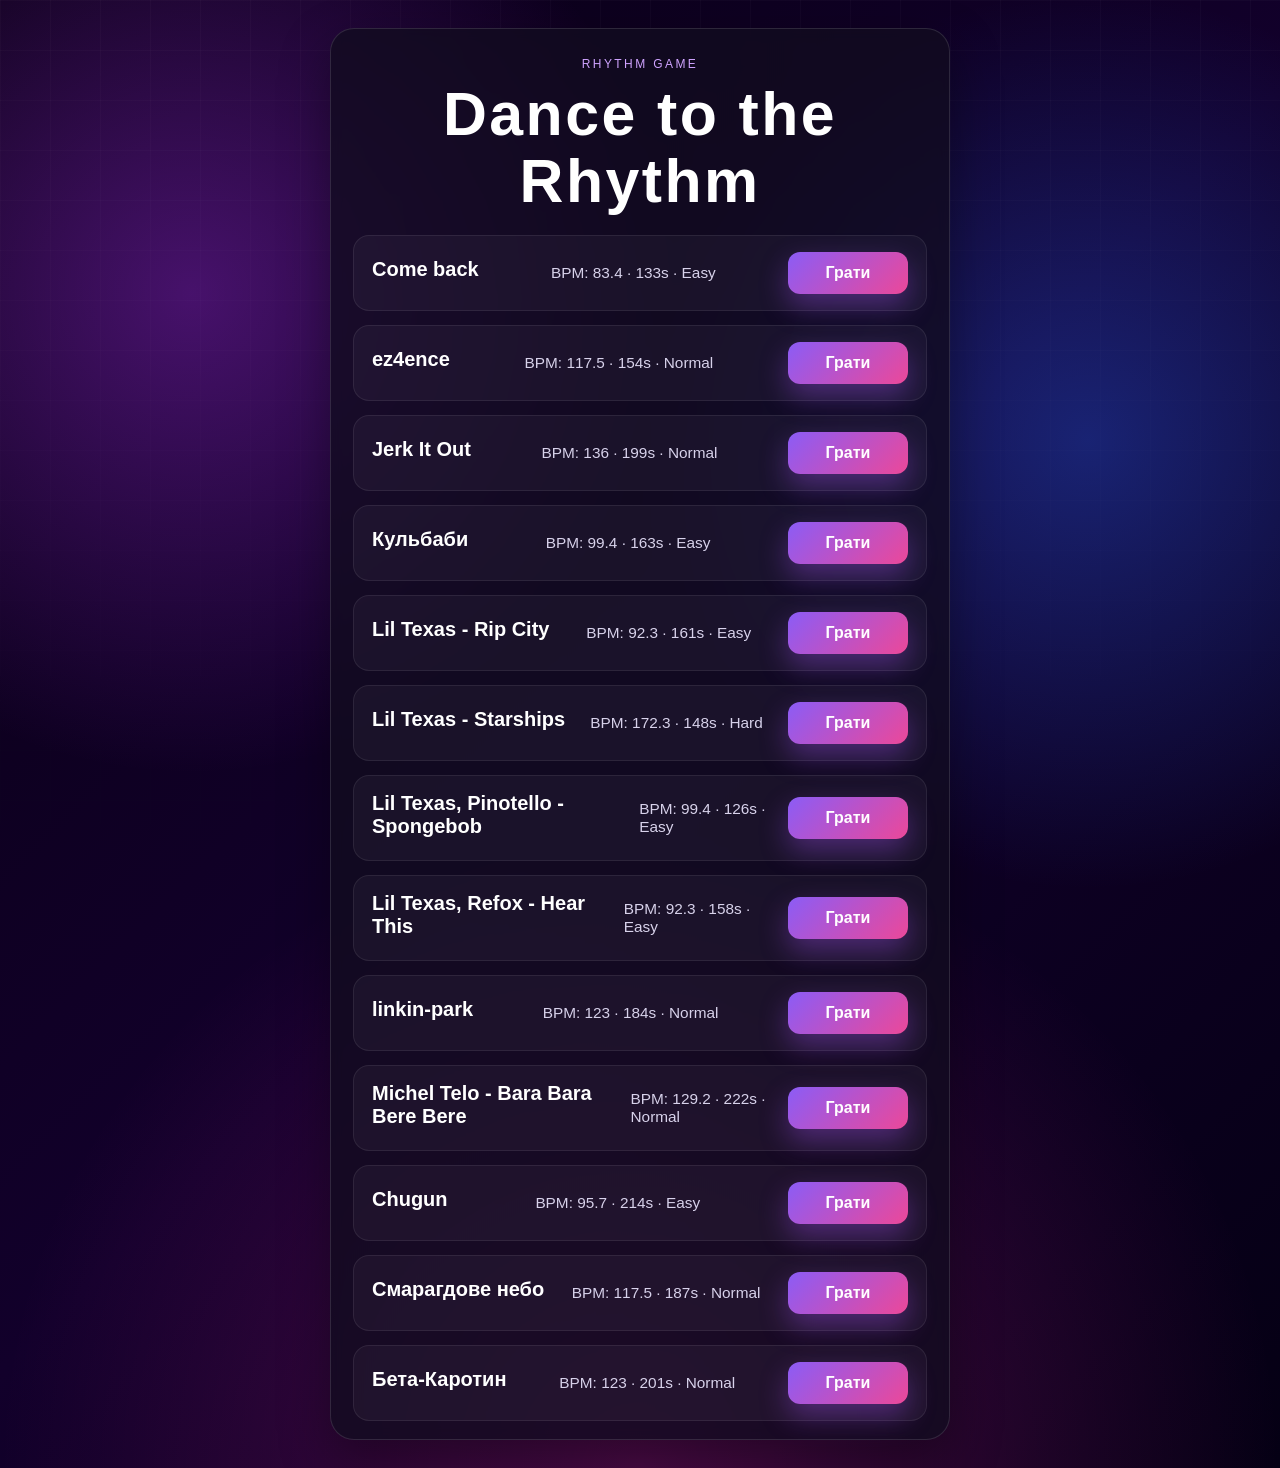
==== index.html @ 623d8ee9 "Initial commit" ====
<!doctype html>
<html lang="uk">
<head>
    <meta charset="utf-8" />
    <meta name="viewport" content="width=device-width,initial-scale=1" />
    <title>Dance to the Rhythm</title>
    <link rel="stylesheet" href="style.css">
</head>
<body>
    <main class="menu-wrapper">
        <section class="menu-card">
            <header class="menu-header">
                <p class="eyebrow">Rhythm Game</p>
                <h1 class="site-title">Dance to the Rhythm</h1>
            </header>
            <div class="game-list" id="gameList">
            </div>
        </section>
    </main>
        <script>
            (async () => {
                try {
                    const res = await fetch('./assets/songs.config.json');
                    const cfg = await res.json();
                    const container = document.getElementById('gameList');
                    container.innerHTML = '';
                    cfg.songs.forEach(s => {
                        const art = document.createElement('article');
                        art.className = 'game-item';
                        const div = document.createElement('div');
                        const h2 = document.createElement('h2');
                        h2.textContent = s.title.replace(/\.mp3$/i, '').replace(/_/g,' ');
                        div.appendChild(h2);
                        const a = document.createElement('a');
                        a.className = 'btn primary';
                        a.href = s.pagePath || '#';
                        a.textContent = 'Грати';
                        const meta = document.createElement('p');
                        meta.textContent = `BPM: ${s.bpm} · ${Math.round(s.durationSec)}s · ${s.difficulty}`;
                        art.appendChild(div);
                        art.appendChild(meta);
                        art.appendChild(a);
                        container.appendChild(art);
                    });
                } catch (e) { console.warn('Failed to load songs.config.json', e); }
            })();
        </script>
    </body>
</html>
---- style.css ----
* {
    box-sizing: border-box;
}

body {
    margin: 0;
    min-height: 100vh;
    font-family: Arial, sans-serif;
    display: flex;
    align-items: center;
    justify-content: center;
    color: white;
    background:
        radial-gradient(circle at 15% 20%, rgba(180, 50, 255, 0.35), transparent 30%),
        radial-gradient(circle at 85% 30%, rgba(40, 100, 255, 0.35), transparent 30%),
        radial-gradient(circle at 50% 100%, rgba(255, 40, 180, 0.25), transparent 40%),
        linear-gradient(135deg, #090014, #12002b, #050014);
    background-attachment: scroll;
}

body::before {
    content: "";
    position: fixed;
    inset: 0;
    pointer-events: none;
    background-image:
        linear-gradient(rgba(255, 255, 255, 0.025) 1px, transparent 1px),
        linear-gradient(90deg, rgba(255, 255, 255, 0.025) 1px, transparent 1px);
    background-size: 50px 50px;
    mask-image: linear-gradient(to bottom, black, transparent);
}

.menu-wrapper {
    width: 100%;
    display: flex;
    justify-content: center;
    padding: 28px 16px;
}

.menu-card {
    width: min(100%, 620px);
    padding: 28px 22px 18px;
    border-radius: 24px;
    background: rgba(18, 12, 32, 0.8);
    border: 1px solid rgba(255, 255, 255, 0.12);
    box-shadow: 0 20px 50px rgba(0, 0, 0, 0.35);
    backdrop-filter: blur(6px);
}

.menu-header {
    text-align: center;
    margin-bottom: 20px;
}

.eyebrow {
    margin: 0 0 10px;
    font-size: 0.75rem;
    letter-spacing: 0.2em;
    text-transform: uppercase;
    color: #cfa3ff;
}

.site-title {
    margin: 0;
    font-size: clamp(2.2rem, 5vw, 3.8rem);
    line-height: 1.1;
    letter-spacing: 0.04em;
    text-align: center;
}

.game-list {
    display: flex;
    flex-direction: column;
    gap: 14px;
}

.game-item {
    display: flex;
    align-items: center;
    justify-content: space-between;
    gap: 12px;
    padding: 16px 18px;
    border-radius: 16px;
    background: rgba(255, 255, 255, 0.04);
    border: 1px solid rgba(255, 255, 255, 0.08);
}

.game-item h2 {
    margin: 0 0 6px;
    font-size: 1.25rem;
}

.game-item p {
    margin: 0;
    color: #d8d2eb;
    font-size: 0.96rem;
}

.btn {
    display: inline-flex;
    align-items: center;
    justify-content: center;
    min-width: 120px;
    padding: 12px 18px;
    border: none;
    border-radius: 12px;
    font-size: 1rem;
    font-weight: 700;
    text-decoration: none;
    cursor: pointer;
    transition: transform 0.2s ease, box-shadow 0.2s ease, opacity 0.2s ease;
}

.btn:hover:not(:disabled) {
    transform: translateY(-2px);
    box-shadow: 0 10px 26px rgba(140, 82, 255, 0.35);
}

.btn.primary {
    color: #fff;
    background: linear-gradient(135deg, #8b5cf6, #ec4899);
    box-shadow: 0 12px 28px rgba(173, 85, 255, 0.35);
}

.btn.disabled {
    color: rgba(255, 255, 255, 0.7);
    background: rgba(255, 255, 255, 0.08);
    cursor: not-allowed;
    box-shadow: none;
}

@media (max-width: 560px) {
    .game-item {
        flex-direction: column;
        align-items: flex-start;
    }

    .btn {
        width: 100%;
    }
}
/* Cross-browser rendering optimizations */
.screen, .game-screen, .lane-container { contain: layout paint style; }
.note, .falling-note { will-change: transform; }
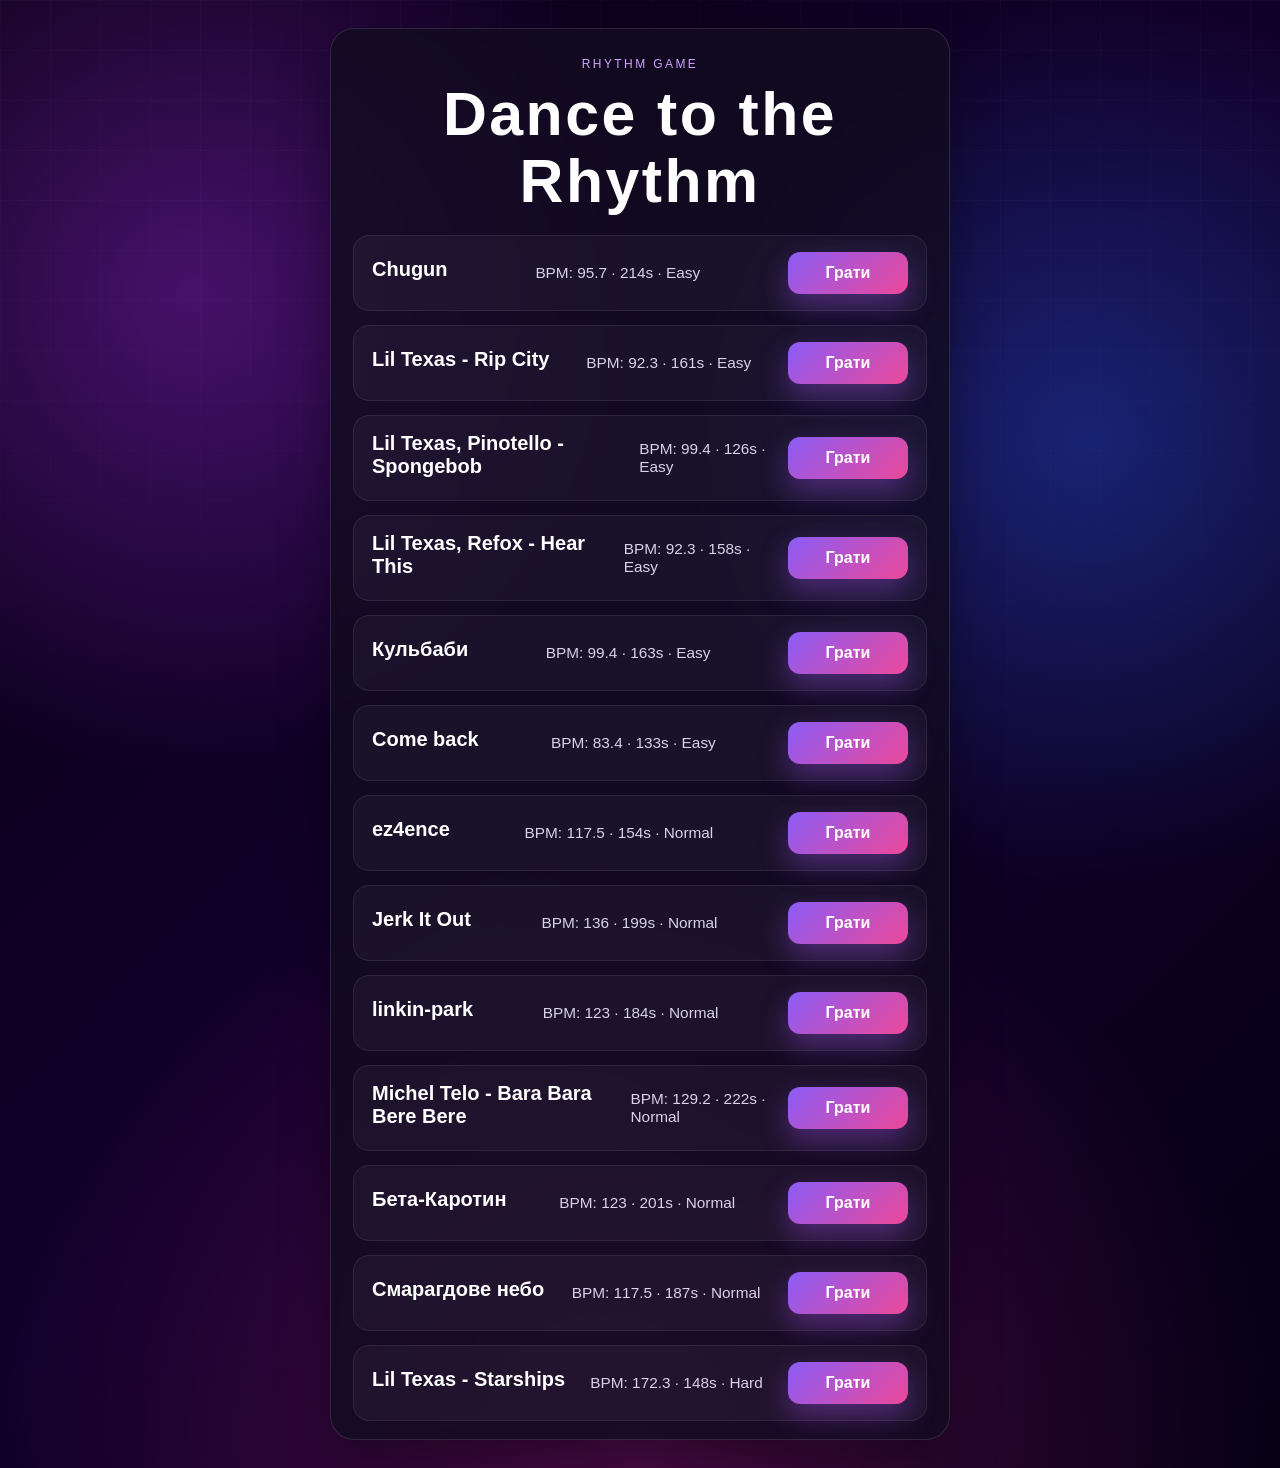
==== commit 4e2d7825: "2" ====
--- a/index.html
+++ b/index.html
@@ -22,9 +22,17 @@
                 try {
                     const res = await fetch('./assets/songs.config.json');
                     const cfg = await res.json();
+                    const difficultyOrder = { Easy: 1, Normal: 2, Hard: 3, Expert: 4 };
+                    const songs = [...(cfg.songs || [])].sort((a, b) => {
+                        const diffA = difficultyOrder[a.difficulty] ?? Number.MAX_SAFE_INTEGER;
+                        const diffB = difficultyOrder[b.difficulty] ?? Number.MAX_SAFE_INTEGER;
+                        if (diffA !== diffB) return diffA - diffB;
+                        return (a.title || '').localeCompare(b.title || '');
+                    });
+
                     const container = document.getElementById('gameList');
                     container.innerHTML = '';
-                    cfg.songs.forEach(s => {
+                    songs.forEach(s => {
                         const art = document.createElement('article');
                         art.className = 'game-item';
                         const div = document.createElement('div');
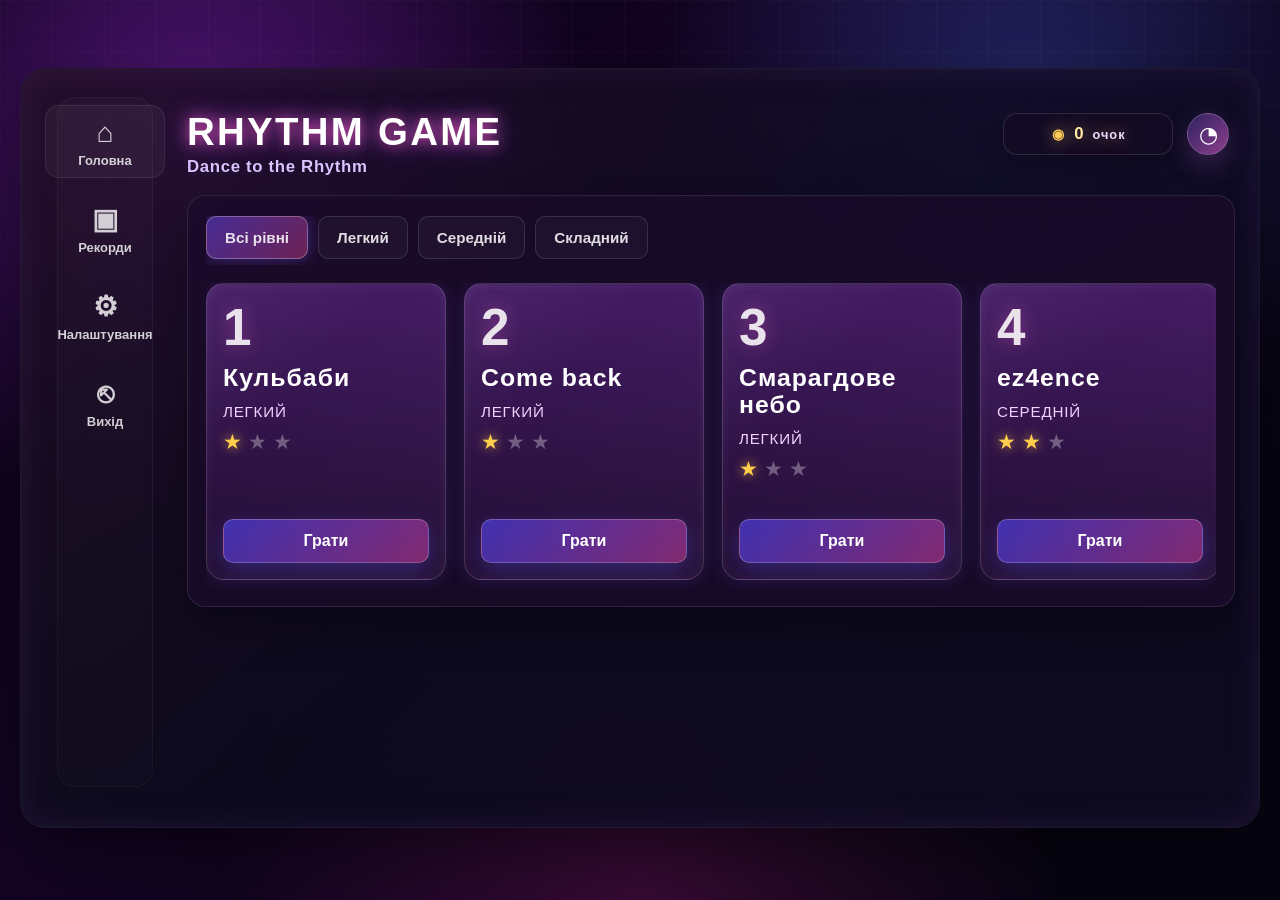
==== commit b93138f3: "Маштабка" ====
--- a/index.html
+++ b/index.html
@@ -3,55 +3,217 @@
 <head>
     <meta charset="utf-8" />
     <meta name="viewport" content="width=device-width,initial-scale=1" />
-    <title>Dance to the Rhythm</title>
+    <title>Rhythm Game</title>
     <link rel="stylesheet" href="style.css">
 </head>
 <body>
-    <main class="menu-wrapper">
-        <section class="menu-card">
-            <header class="menu-header">
-                <p class="eyebrow">Rhythm Game</p>
-                <h1 class="site-title">Dance to the Rhythm</h1>
+    <div class="page-shell">
+        <aside class="sidebar" aria-label="Навігація">
+            <button class="nav-btn active" type="button" aria-label="Головна">
+                <span class="nav-icon">⌂</span>
+                <span>Головна</span>
+            </button>
+            <button class="nav-btn" type="button" aria-label="Рекорди">
+                <span class="nav-icon">▣</span>
+                <span>Рекорди</span>
+            </button>
+            <button class="nav-btn" type="button" aria-label="Налаштування">
+                <span class="nav-icon">⚙</span>
+                <span>Налаштування</span>
+            </button>
+            <button class="nav-btn" type="button" aria-label="Вихід">
+                <span class="nav-icon">⎋</span>
+                <span>Вихід</span>
+            </button>
+        </aside>
+
+        <main class="main-panel">
+            <header class="topbar">
+                <div class="branding" aria-label="Rhythm Game">
+                    <div class="title">RHYTHM GAME</div>
+                    <div class="subtitle">Dance to the Rhythm</div>
+                </div>
+
+                <div class="topbar-tools">
+                    <div class="score-badge" aria-live="polite" aria-label="Кількість очок">
+                        <span class="score-icon">◉</span>
+                        <span class="score-value" id="scoreValue">2 000</span>
+                        <span class="score-unit">очок</span>
+                    </div>
+
+                    <button class="profile-btn" type="button" aria-label="Профіль">◔</button>
+                </div>
             </header>
-            <div class="game-list" id="gameList">
-            </div>
-        </section>
-    </main>
-        <script>
-            (async () => {
+
+            <section class="menu-card" aria-label="Вибір рівня">
+                <div class="difficulty-tabs" role="tablist" aria-label="Складність">
+                    <button class="difficulty-tab active" type="button" role="tab" aria-selected="true" data-filter="all">Всі рівні</button>
+                    <button class="difficulty-tab" type="button" role="tab" aria-selected="false" data-filter="Easy">Легкий</button>
+                    <button class="difficulty-tab" type="button" role="tab" aria-selected="false" data-filter="Normal">Середній</button>
+                    <button class="difficulty-tab" type="button" role="tab" aria-selected="false" data-filter="Hard">Складний</button>
+                </div>
+
+                <div class="game-grid" id="gameList" aria-live="polite"></div>
+            </section>
+        </main>
+    </div>
+
+    <script>
+        (function () {
+            const STORAGE_KEY = 'rhythm-game-progress-v1';
+            const difficultyScore = {
+                Easy: 300,
+                Normal: 600,
+                Hard: 900
+            };
+
+            const getProgress = () => {
                 try {
-                    const res = await fetch('./assets/songs.config.json');
-                    const cfg = await res.json();
-                    const difficultyOrder = { Easy: 1, Normal: 2, Hard: 3, Expert: 4 };
-                    const songs = [...(cfg.songs || [])].sort((a, b) => {
-                        const diffA = difficultyOrder[a.difficulty] ?? Number.MAX_SAFE_INTEGER;
-                        const diffB = difficultyOrder[b.difficulty] ?? Number.MAX_SAFE_INTEGER;
-                        if (diffA !== diffB) return diffA - diffB;
-                        return (a.title || '').localeCompare(b.title || '');
+                    const raw = localStorage.getItem(STORAGE_KEY);
+                    const parsed = raw ? JSON.parse(raw) : {};
+                    return {
+                        completed: Array.isArray(parsed.completed) ? parsed.completed : []
+                    };
+                } catch (error) {
+                    console.warn('Failed to read progress', error);
+                    return { completed: [] };
+                }
+            };
+
+            const saveProgress = (completed) => {
+                localStorage.setItem(STORAGE_KEY, JSON.stringify({ completed }));
+            };
+
+            const normalizeKey = (value = '') => String(value)
+                .toLowerCase()
+                .replace(/\.[^.]+$/g, '')
+                .replace(/[^a-z0-9]+/g, '-')
+                .replace(/^-+|-+$/g, '')
+                .replace(/-+/g, '-');
+
+            const calculateScore = (songs, completed) => {
+                const set = new Set((completed || []).map(normalizeKey));
+                return songs.reduce((total, song) => {
+                    const songKey = normalizeKey(song.id || song.title || song.pagePath || '');
+                    return total + (set.has(songKey) ? (difficultyScore[song.difficulty] || 300) : 0);
+                }, 0);
+            };
+
+            const gameState = {
+                score: 2000
+            };
+
+            const scoreValue = document.getElementById('scoreValue');
+            const updateScore = (value) => {
+                gameState.score = value;
+                scoreValue.textContent = new Intl.NumberFormat('uk-UA').format(value);
+            };
+
+            window.rhythmGame = window.rhythmGame || {};
+            window.rhythmGame.score = gameState.score;
+            window.rhythmGame.setScore = function (value) {
+                updateScore(Number(value) || 0);
+                return window.rhythmGame.score;
+            };
+
+            window.rhythmGame.completeSong = function (songId) {
+                const { completed } = getProgress();
+                const next = Array.from(new Set([...completed.map(normalizeKey), normalizeKey(songId)]));
+                saveProgress(next);
+                updateScore(calculateScore(window.rhythmGame.allSongs || [], next));
+                renderCards();
+                return window.rhythmGame.score;
+            };
+
+            window.rhythmGame.openSong = function (songPath) {
+                if (songPath && songPath !== '#') {
+                    window.location.href = songPath;
+                }
+            };
+
+            const difficultyOrder = { Easy: 1, Normal: 2, Hard: 3 };
+            const difficultyMeta = {
+                Easy: { label: 'Легкий', stars: 1 },
+                Normal: { label: 'Середній', stars: 2 },
+                Hard: { label: 'Складний', stars: 3 }
+            };
+
+            const container = document.getElementById('gameList');
+            const tabs = Array.from(document.querySelectorAll('.difficulty-tab'));
+            let activeFilter = 'all';
+
+            const formatSongTitle = (title = '') => title
+                .replace(/\.mp3$/i, '')
+                .replace(/_/g, ' ')
+                .trim();
+
+            const sortSongs = (songs) => {
+                return [...songs].sort((a, b) => {
+                    const diffA = difficultyOrder[a.difficulty] ?? 999;
+                    const diffB = difficultyOrder[b.difficulty] ?? 999;
+                    if (diffA !== diffB) return diffA - diffB;
+                    return (a.title || '').localeCompare(b.title || '');
+                });
+            };
+
+            const renderCards = () => {
+                fetch('./assets/songs.config.json')
+                    .then((res) => res.json())
+                    .then((cfg) => {
+                        const songs = sortSongs(cfg.songs || []);
+                        window.rhythmGame.allSongs = songs;
+                        const { completed } = getProgress();
+                        const completedKeys = new Set(completed.map(normalizeKey));
+                        updateScore(calculateScore(songs, completed));
+
+                        const visibleSongs = activeFilter === 'all'
+                            ? songs
+                            : songs.filter((song) => song.difficulty === activeFilter);
+
+                        container.innerHTML = visibleSongs.map((song, index) => {
+                            const meta = difficultyMeta[song.difficulty] || { label: song.difficulty || 'Рівень', stars: 3 };
+                            const stars = Array.from({ length: 3 }, (_, starIndex) => `<span class="star ${starIndex < meta.stars ? 'active' : ''}">★</span>`).join('');
+                            const title = formatSongTitle(song.title);
+                            const finishedCandidates = [song.id, song.title, song.beatmapPath, song.audioPath, song.pagePath];
+                            const isCompleted = finishedCandidates.some((candidate) => completedKeys.has(normalizeKey(candidate)));
+
+                            return `
+                                <article class="game-card ${isCompleted ? 'completed' : ''}" aria-label="${title}">
+                                    <div class="card-rank">${index + 1}</div>
+                                    ${isCompleted ? '<span class="card-complete-badge" aria-label="Раунд пройдено">✓</span>' : ''}
+                                    <div class="card-content">
+                                        <h2>${title}</h2>
+                                        <p class="difficulty-line">${meta.label}</p>
+                                        <div class="stars" aria-label="Рейтинг ${meta.stars} з 5">${stars}</div>
+                                        <a class="card-btn" href="${song.pagePath || '#'}" aria-label="Грати ${title}">
+                                            ${isCompleted ? 'Пройдено' : 'Грати'}
+                                        </a>
+                                    </div>
+                                </article>
+                            `;
+                        }).join('');
+                    })
+                    .catch((error) => {
+                        console.warn('Failed to load songs.config.json', error);
+                        container.innerHTML = '<div class="empty-state">Не вдалося завантажити раунди.</div>';
                     });
-
-                    const container = document.getElementById('gameList');
-                    container.innerHTML = '';
-                    songs.forEach(s => {
-                        const art = document.createElement('article');
-                        art.className = 'game-item';
-                        const div = document.createElement('div');
-                        const h2 = document.createElement('h2');
-                        h2.textContent = s.title.replace(/\.mp3$/i, '').replace(/_/g,' ');
-                        div.appendChild(h2);
-                        const a = document.createElement('a');
-                        a.className = 'btn primary';
-                        a.href = s.pagePath || '#';
-                        a.textContent = 'Грати';
-                        const meta = document.createElement('p');
-                        meta.textContent = `BPM: ${s.bpm} · ${Math.round(s.durationSec)}s · ${s.difficulty}`;
-                        art.appendChild(div);
-                        art.appendChild(meta);
-                        art.appendChild(a);
-                        container.appendChild(art);
+            };
+
+            tabs.forEach((tab) => {
+                tab.addEventListener('click', () => {
+                    activeFilter = tab.dataset.filter || 'all';
+                    tabs.forEach((item) => {
+                        const isActive = item === tab;
+                        item.classList.toggle('active', isActive);
+                        item.setAttribute('aria-selected', String(isActive));
                     });
-                } catch (e) { console.warn('Failed to load songs.config.json', e); }
-            })();
-        </script>
-    </body>
+                    renderCards();
+                });
+            });
+
+            updateScore(2000);
+            renderCards();
+        })();
+    </script>
+</body>
 </html>
--- a/style.css
+++ b/style.css
@@ -2,20 +2,25 @@
     box-sizing: border-box;
 }
 
+html, body {
+    margin: 0;
+    min-height: 100%;
+    font-family: Arial, sans-serif;
+}
+
 body {
-    margin: 0;
     min-height: 100vh;
-    font-family: Arial, sans-serif;
     display: flex;
     align-items: center;
     justify-content: center;
-    color: white;
+    padding: 24px 20px 28px;
+    color: #fff;
     background:
-        radial-gradient(circle at 15% 20%, rgba(180, 50, 255, 0.35), transparent 30%),
-        radial-gradient(circle at 85% 30%, rgba(40, 100, 255, 0.35), transparent 30%),
-        radial-gradient(circle at 50% 100%, rgba(255, 40, 180, 0.25), transparent 40%),
-        linear-gradient(135deg, #090014, #12002b, #050014);
-    background-attachment: scroll;
+        radial-gradient(circle at 15% 15%, rgba(180, 50, 255, 0.4), transparent 30%),
+        radial-gradient(circle at 80% 10%, rgba(72, 112, 255, 0.28), transparent 28%),
+        radial-gradient(circle at 50% 100%, rgba(255, 40, 180, 0.18), transparent 38%),
+        linear-gradient(135deg, #090014, #140423, #070412 80%);
+    overflow-x: hidden;
 }
 
 body::before {
@@ -26,119 +31,410 @@
     background-image:
         linear-gradient(rgba(255, 255, 255, 0.025) 1px, transparent 1px),
         linear-gradient(90deg, rgba(255, 255, 255, 0.025) 1px, transparent 1px);
-    background-size: 50px 50px;
-    mask-image: linear-gradient(to bottom, black, transparent);
-}
-
-.menu-wrapper {
+    background-size: 52px 52px;
+    mask-image: linear-gradient(to bottom, rgba(0, 0, 0, 1), transparent 80%);
+}
+
+.page-shell {
+    position: relative;
+    width: min(1280px, 100%);
+    min-height: 760px;
+    display: grid;
+    grid-template-columns: 120px minmax(0, 1fr);
+    gap: 22px;
+    padding: 28px 24px 20px;
+    border-radius: 26px;
+    background: linear-gradient(180deg, rgba(11, 5, 22, 0.82), rgba(7, 5, 18, 0.9));
+    border: 1px solid rgba(255, 255, 255, 0.08);
+    box-shadow: 0 25px 60px rgba(0, 0, 0, 0.42), inset 0 0 30px rgba(62, 38, 95, 0.34);
+    overflow: hidden;
+}
+
+.page-shell::before {
+    content: "";
+    position: absolute;
+    inset: 0;
+    background: linear-gradient(135deg, rgba(255, 105, 180, 0.08), rgba(85, 127, 255, 0.04), rgba(131, 97, 255, 0.06));
+    pointer-events: none;
+}
+
+.sidebar {
+    position: relative;
+    z-index: 1;
+    display: flex;
+    flex-direction: column;
+    align-items: center;
+    gap: 14px;
+    padding-top: 8px;
+}
+
+.sidebar::before {
+    content: "";
+    position: absolute;
+    inset: 0 12px 20px 12px;
+    background: linear-gradient(180deg, rgba(255, 255, 255, 0.02), rgba(255, 255, 255, 0.01));
+    border-radius: 18px;
+    border: 1px solid rgba(255, 255, 255, 0.04);
+    pointer-events: none;
+}
+
+.nav-btn {
+    position: relative;
+    z-index: 1;
     width: 100%;
-    display: flex;
+    padding: 14px 10px 10px;
+    border: 0;
+    border-radius: 14px;
+    background: transparent;
+    color: rgba(255, 255, 255, 0.8);
+    display: flex;
+    flex-direction: column;
+    align-items: center;
+    gap: 6px;
+    font-size: 13px;
+    font-weight: 700;
+    cursor: pointer;
+    transition: transform 0.2s ease, box-shadow 0.2s ease, background 0.2s ease;
+}
+
+.nav-btn.active {
+    background: rgba(255, 255, 255, 0.04);
+    box-shadow: inset 0 0 0 1px rgba(255, 255, 255, 0.08);
+}
+
+.nav-btn:hover {
+    transform: translateY(-2px);
+    background: rgba(255, 255, 255, 0.03);
+}
+
+.nav-icon {
+    font-size: 28px;
+    line-height: 1;
+}
+
+.main-panel {
+    position: relative;
+    z-index: 1;
+    display: flex;
+    flex-direction: column;
+    gap: 18px;
+}
+
+.topbar {
+    display: flex;
+    align-items: flex-start;
+    justify-content: space-between;
+    gap: 16px;
+    padding: 10px 6px 0 0;
+}
+
+.branding {
+    padding-top: 6px;
+}
+
+.title {
+    margin: 0;
+    font-size: clamp(2.1rem, 3vw, 3.3rem);
+    line-height: 1;
+    font-weight: 900;
+    letter-spacing: 0.06em;
+    color: #fff;
+    text-shadow: 0 0 14px rgba(255, 86, 186, 0.8), 0 0 26px rgba(150, 90, 255, 0.65);
+}
+
+.subtitle {
+    margin-top: 6px;
+    font-size: 1.05rem;
+    color: #d8c5ff;
+    font-weight: 600;
+    letter-spacing: 0.04em;
+}
+
+.topbar-tools {
+    display: flex;
+    align-items: center;
+    gap: 14px;
+    margin-top: 6px;
+}
+
+.score-badge {
+    display: inline-flex;
+    align-items: center;
     justify-content: center;
-    padding: 28px 16px;
+    gap: 8px;
+    min-width: 170px;
+    padding: 10px 16px;
+    border-radius: 14px;
+    background: rgba(22, 12, 35, 0.72);
+    border: 1px solid rgba(255, 255, 255, 0.12);
+    box-shadow: 0 10px 24px rgba(10, 5, 20, 0.4);
+    font-weight: 700;
+    text-shadow: 0 0 16px rgba(255, 210, 116, 0.6);
+}
+
+.score-icon {
+    display: inline-flex;
+    align-items: center;
+    justify-content: center;
+    width: 16px;
+    height: 16px;
+    color: #ffcc5b;
+    font-size: 14px;
+    line-height: 1;
+}
+
+.score-value {
+    font-size: 1.05rem;
+    letter-spacing: 0.04em;
+    color: #ffe8a1;
+}
+
+.score-unit {
+    font-size: 0.8rem;
+    letter-spacing: 0.08em;
+    text-transform: lowercase;
+    color: #f0d9ff;
+}
+
+.profile-btn {
+    width: 42px;
+    height: 42px;
+    border-radius: 50%;
+    border: 1px solid rgba(255, 255, 255, 0.18);
+    background: linear-gradient(135deg, rgba(54, 39, 112, 0.82), rgba(156, 69, 151, 0.9));
+    color: white;
+    font-size: 1.4rem;
+    cursor: pointer;
+    box-shadow: 0 10px 25px rgba(120, 71, 147, 0.35);
 }
 
 .menu-card {
-    width: min(100%, 620px);
-    padding: 28px 22px 18px;
-    border-radius: 24px;
-    background: rgba(18, 12, 32, 0.8);
+    position: relative;
+    display: flex;
+    flex-direction: column;
+    gap: 18px;
+    padding: 20px 18px 18px;
+    border-radius: 18px;
+    background: rgba(26, 11, 41, 0.78);
+    border: 1px solid rgba(255, 255, 255, 0.1);
+    box-shadow: inset 0 0 24px rgba(255, 255, 255, 0.02), 0 22px 40px rgba(0, 0, 0, 0.28);
+}
+
+.difficulty-tabs {
+    display: flex;
+    flex-wrap: nowrap;
+    gap: 10px;
+    width: 100%;
+    overflow-x: auto;
+    padding-bottom: 6px;
+    scrollbar-width: thin;
+    scrollbar-color: rgba(255, 255, 255, 0.2) transparent;
+}
+
+.difficulty-tab {
+    flex: 0 0 auto;
     border: 1px solid rgba(255, 255, 255, 0.12);
-    box-shadow: 0 20px 50px rgba(0, 0, 0, 0.35);
-    backdrop-filter: blur(6px);
-}
-
-.menu-header {
-    text-align: center;
-    margin-bottom: 20px;
-}
-
-.eyebrow {
-    margin: 0 0 10px;
-    font-size: 0.75rem;
-    letter-spacing: 0.2em;
-    text-transform: uppercase;
-    color: #cfa3ff;
-}
-
-.site-title {
+    background: rgba(255, 255, 255, 0.03);
+    border-radius: 10px;
+    color: rgba(255, 255, 255, 0.86);
+    font-size: 0.95rem;
+    font-weight: 700;
+    padding: 12px 18px;
+    cursor: pointer;
+    transition: transform 0.2s ease, box-shadow 0.2s ease, border-color 0.2s ease;
+}
+
+.difficulty-tab.active {
+    background: linear-gradient(135deg, rgba(115, 78, 255, 0.5), rgba(236, 73, 154, 0.4));
+    border-color: rgba(255, 255, 255, 0.28);
+    box-shadow: 0 0 16px rgba(132, 92, 255, 0.38);
+}
+
+.difficulty-tab:hover {
+    transform: translateY(-1px);
+}
+
+.game-grid {
+    display: flex;
+    gap: 18px;
+    width: 100%;
+    overflow-x: auto;
+    padding-bottom: 8px;
+    scroll-snap-type: x proximity;
+    scrollbar-width: thin;
+    scrollbar-color: rgba(255, 255, 255, 0.2) transparent;
+}
+
+.game-card {
+    position: relative;
+    display: flex;
+    flex: 0 0 240px;
+    flex-direction: column;
+    min-height: 250px;
+    padding: 18px 16px 16px;
+    border-radius: 18px;
+    background: linear-gradient(180deg, rgba(79, 33, 116, 0.8), rgba(34, 12, 49, 0.9));
+    border: 1px solid rgba(255, 255, 255, 0.16);
+    box-shadow: inset 0 0 12px rgba(255, 255, 255, 0.06), 0 0 18px rgba(139, 92, 246, 0.18);
+    overflow: hidden;
+    scroll-snap-align: start;
+}
+
+.game-card.completed {
+    border-color: rgba(120, 255, 180, 0.7);
+    box-shadow: inset 0 0 14px rgba(120, 255, 180, 0.1), 0 0 18px rgba(70, 255, 145, 0.16);
+}
+
+.game-card::before {
+    content: "";
+    position: absolute;
+    inset: 0;
+    background: linear-gradient(135deg, rgba(255, 255, 255, 0.04), transparent 35%, rgba(255, 255, 255, 0.02));
+    pointer-events: none;
+}
+
+.card-rank {
+    position: relative;
+    font-size: clamp(2.8rem, 4vw, 4rem);
+    line-height: 1;
+    font-weight: 900;
+    color: rgba(255, 255, 255, 0.87);
+    text-shadow: 0 0 18px rgba(255, 101, 206, 0.35);
+    margin-bottom: 10px;
+}
+
+.card-complete-badge {
+    position: absolute;
+    top: 12px;
+    right: 12px;
+    display: inline-flex;
+    align-items: center;
+    justify-content: center;
+    width: 28px;
+    height: 28px;
+    border-radius: 50%;
+    background: linear-gradient(135deg, #30d17b, #1bb86a);
+    border: 2px solid rgba(255, 255, 255, 0.7);
+    box-shadow: 0 0 14px rgba(48, 209, 123, 0.7);
+    color: #fff;
+    font-size: 1rem;
+    font-weight: 900;
+    line-height: 1;
+    z-index: 2;
+}
+
+.card-content {
+    position: relative;
+    display: flex;
+    flex: 1;
+    flex-direction: column;
+    justify-content: flex-end;
+    gap: 12px;
+}
+
+.card-content h2 {
     margin: 0;
-    font-size: clamp(2.2rem, 5vw, 3.8rem);
+    font-size: clamp(1.55rem, 1.8vw, 2.2rem);
+    font-weight: 800;
     line-height: 1.1;
     letter-spacing: 0.04em;
-    text-align: center;
-}
-
-.game-list {
-    display: flex;
-    flex-direction: column;
-    gap: 14px;
-}
-
-.game-item {
-    display: flex;
-    align-items: center;
-    justify-content: space-between;
-    gap: 12px;
-    padding: 16px 18px;
-    border-radius: 16px;
-    background: rgba(255, 255, 255, 0.04);
-    border: 1px solid rgba(255, 255, 255, 0.08);
-}
-
-.game-item h2 {
-    margin: 0 0 6px;
-    font-size: 1.25rem;
-}
-
-.game-item p {
+}
+
+.difficulty-line {
     margin: 0;
-    color: #d8d2eb;
-    font-size: 0.96rem;
-}
-
-.btn {
+    font-size: 0.95rem;
+    color: #f2d2ff;
+    letter-spacing: 0.05em;
+    text-transform: uppercase;
+}
+
+.stars {
+    display: flex;
+    gap: 6px;
+    font-size: 1.3rem;
+    line-height: 1;
+    user-select: none;
+}
+
+.star {
+    color: rgba(255, 255, 255, 0.32);
+    text-shadow: none;
+}
+
+.star.active {
+    color: #ffce4a;
+    text-shadow: 0 0 12px rgba(255, 206, 74, 0.7);
+}
+
+.card-btn {
     display: inline-flex;
     align-items: center;
     justify-content: center;
-    min-width: 120px;
+    margin-top: auto;
     padding: 12px 18px;
-    border: none;
-    border-radius: 12px;
+    border-radius: 10px;
+    border: 1px solid rgba(255, 255, 255, 0.22);
+    background: linear-gradient(135deg, rgba(82, 72, 255, 0.6), rgba(240, 72, 182, 0.45));
+    color: white;
     font-size: 1rem;
     font-weight: 700;
     text-decoration: none;
+    box-shadow: 0 8px 24px rgba(90, 92, 255, 0.3);
+    transition: transform 0.2s ease, box-shadow 0.2s ease;
     cursor: pointer;
-    transition: transform 0.2s ease, box-shadow 0.2s ease, opacity 0.2s ease;
-}
-
-.btn:hover:not(:disabled) {
+}
+
+.card-btn:hover {
     transform: translateY(-2px);
-    box-shadow: 0 10px 26px rgba(140, 82, 255, 0.35);
-}
-
-.btn.primary {
-    color: #fff;
-    background: linear-gradient(135deg, #8b5cf6, #ec4899);
-    box-shadow: 0 12px 28px rgba(173, 85, 255, 0.35);
-}
-
-.btn.disabled {
-    color: rgba(255, 255, 255, 0.7);
-    background: rgba(255, 255, 255, 0.08);
-    cursor: not-allowed;
-    box-shadow: none;
-}
-
-@media (max-width: 560px) {
-    .game-item {
+    box-shadow: 0 12px 26px rgba(142, 101, 255, 0.4);
+}
+
+.game-card.completed .card-btn {
+    background: linear-gradient(135deg, rgba(30, 120, 85, 0.75), rgba(50, 190, 120, 0.7));
+}
+
+@media (max-width: 980px) {
+    .page-shell {
+        grid-template-columns: 1fr;
+        padding: 24px 18px 20px;
+    }
+
+    .sidebar {
+        flex-direction: row;
+        justify-content: center;
+        flex-wrap: wrap;
+    }
+
+    .sidebar::before {
+        inset: 0 0 0 0;
+    }
+
+    .nav-btn {
+        width: auto;
+        min-width: 110px;
+    }
+}
+
+@media (max-width: 620px) {
+    .topbar {
         flex-direction: column;
-        align-items: flex-start;
-    }
-
-    .btn {
-        width: 100%;
-    }
-}
-/* Cross-browser rendering optimizations */
-.screen, .game-screen, .lane-container { contain: layout paint style; }
-.note, .falling-note { will-change: transform; }
+        align-items: stretch;
+    }
+
+    .topbar-tools {
+        justify-content: space-between;
+    }
+
+    .score-badge {
+        min-width: 0;
+        flex: 1;
+    }
+}
+
+@media (prefers-reduced-motion: reduce) {
+    * {
+        scroll-behavior: auto !important;
+        animation: none !important;
+        transition: none !important;
+    }
+}
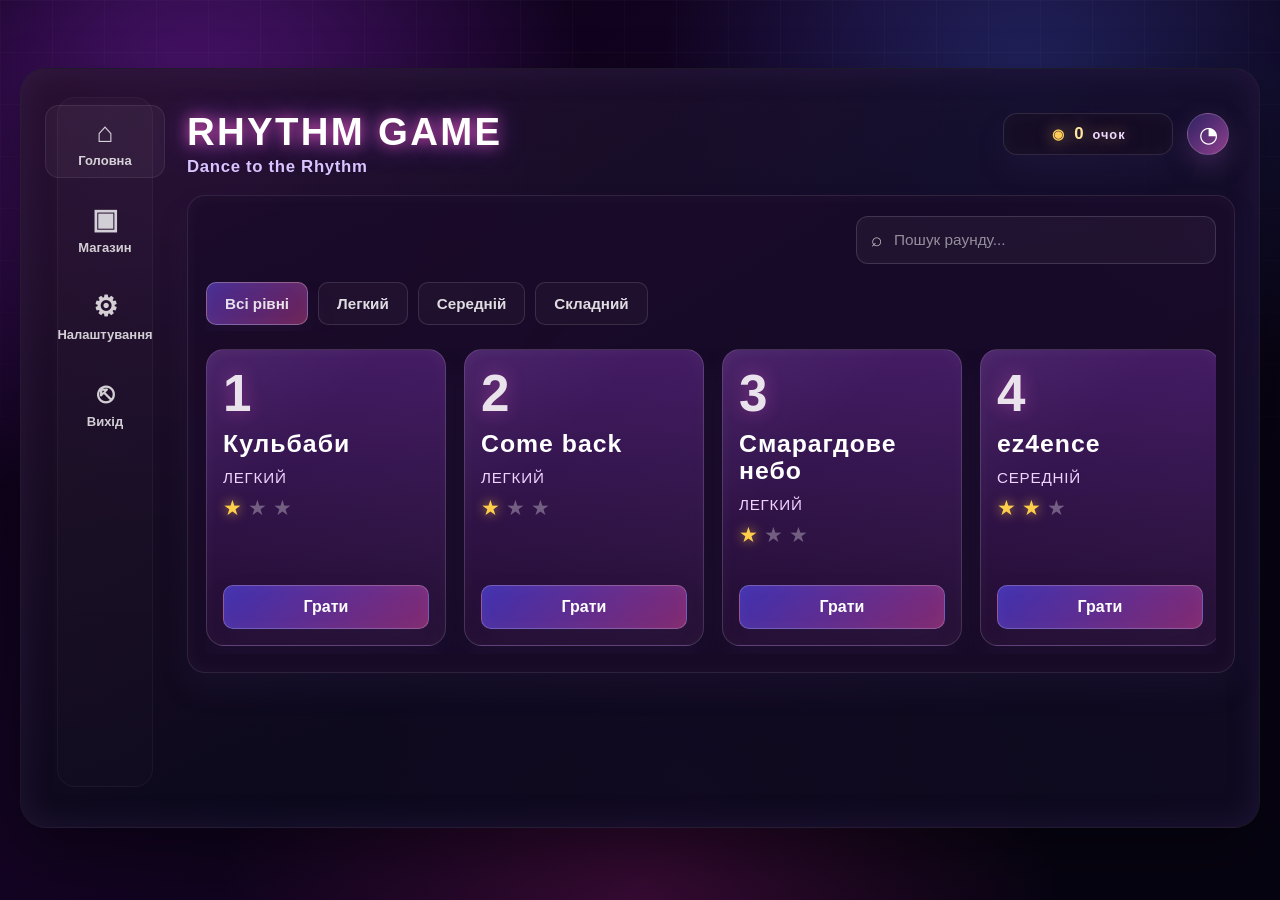
==== commit e43778ad: "Персоналізовка" ====
--- a/index.html
+++ b/index.html
@@ -5,17 +5,19 @@
     <meta name="viewport" content="width=device-width,initial-scale=1" />
     <title>Rhythm Game</title>
     <link rel="stylesheet" href="style.css">
+    <link rel="stylesheet" href="theme-variants.css">
+    <link rel="stylesheet" href="game-theme.css">
 </head>
 <body>
     <div class="page-shell">
         <aside class="sidebar" aria-label="Навігація">
-            <button class="nav-btn active" type="button" aria-label="Головна">
+            <button class="nav-btn active" type="button" aria-label="Головна" data-view="home">
                 <span class="nav-icon">⌂</span>
                 <span>Головна</span>
             </button>
-            <button class="nav-btn" type="button" aria-label="Рекорди">
+            <button class="nav-btn" type="button" aria-label="Магазин" data-view="shop">
                 <span class="nav-icon">▣</span>
-                <span>Рекорди</span>
+                <span>Магазин</span>
             </button>
             <button class="nav-btn" type="button" aria-label="Налаштування">
                 <span class="nav-icon">⚙</span>
@@ -46,6 +48,24 @@
             </header>
 
             <section class="menu-card" aria-label="Вибір рівня">
+                <div class="toolbar-row">
+                    <label class="search-field" aria-label="Пошук раунду">
+                        <span class="search-icon" aria-hidden="true">⌕</span>
+                        <input
+                            id="songSearch"
+                            type="search"
+                            placeholder="Пошук раунду..."
+                            aria-label="Пошук раунду по назві"
+                        >
+                        <button
+                            id="searchClearBtn"
+                            class="search-clear-btn hidden"
+                            type="button"
+                            aria-label="Скасувати пошук"
+                        >✕</button>
+                    </label>
+                </div>
+
                 <div class="difficulty-tabs" role="tablist" aria-label="Складність">
                     <button class="difficulty-tab active" type="button" role="tab" aria-selected="true" data-filter="all">Всі рівні</button>
                     <button class="difficulty-tab" type="button" role="tab" aria-selected="false" data-filter="Easy">Легкий</button>
@@ -54,6 +74,17 @@
                 </div>
 
                 <div class="game-grid" id="gameList" aria-live="polite"></div>
+            </section>
+
+            <section class="shop-panel hidden" id="shopPanel" aria-label="Магазин персоналізації">
+                <div class="shop-header">
+                    <div>
+                        <p class="shop-kicker">Магазин</p>
+                        <h2>Персоналізація сайту</h2>
+                    </div>
+                </div>
+
+                <div class="shop-grid" id="shopGrid"></div>
             </section>
         </main>
     </div>
@@ -99,6 +130,19 @@
                 }, 0);
             };
 
+            const spreadCompletionAcrossRounds = (songs = []) => {
+                const next = Array.from(new Set([
+                    ...getProgress().completed,
+                    ...songs
+                        .map((song) => song.id || song.title || song.pagePath || '')
+                        .filter(Boolean)
+                        .map(normalizeKey)
+                ]));
+
+                saveProgress(next);
+                return next;
+            };
+
             const gameState = {
                 score: 2000
             };
@@ -139,8 +183,212 @@
             };
 
             const container = document.getElementById('gameList');
+            const searchInput = document.getElementById('songSearch');
+            const searchClearBtn = document.getElementById('searchClearBtn');
             const tabs = Array.from(document.querySelectorAll('.difficulty-tab'));
+            const navButtons = Array.from(document.querySelectorAll('.nav-btn'));
+            const menuCard = document.querySelector('.menu-card');
+            const shopPanel = document.getElementById('shopPanel');
+            const shopGrid = document.getElementById('shopGrid');
             let activeFilter = 'all';
+            let searchTerm = '';
+
+            const syncSearchClearButton = () => {
+                const hasValue = (searchInput.value || '').trim().length > 0;
+                searchClearBtn.classList.toggle('hidden', !hasValue);
+            };
+
+            const resetSearch = () => {
+                searchTerm = '';
+                searchInput.value = '';
+                syncSearchClearButton();
+                renderCards();
+            };
+
+            const THEME_STORAGE_KEY = 'rhythm-game-theme-v1';
+            const SHOP_STORAGE_KEY = 'rhythm-game-shop-v1';
+            const THEME_PRESETS = {
+                standard: ['#090014', '#140423'],
+                'dark-fantasy': ['#090514', '#171126'],
+                'golden-heat': ['#1b1206', '#2a1d09'],
+                'sunset-glow': ['#180b12', '#2b1220'],
+                'ice-pulse': ['#04131a', '#0e2434'],
+                red: ['#2a0d13', '#53141d'],
+                green: ['#0d1f1a', '#173d2d'],
+                pink: ['#2b0d26', '#4a123a']
+            };
+            const DEFAULT_THEME = {
+                id: 'standard',
+                name: 'Стандартний',
+                cost: 0,
+                description: 'Оригінальний стиль сайту'
+            };
+
+            const SHOP_ITEMS = [
+                DEFAULT_THEME,
+                {
+                    id: 'dark-fantasy',
+                    name: 'Dark Fantasy',
+                    cost: 150,
+                    description: 'Темна фентезійна палітра з глибоким фіолетовим світлом'
+                },
+                {
+                    id: 'golden-heat',
+                    name: 'Golden Heat',
+                    cost: 150,
+                    description: 'Жовтий окрас зі золотистим світлом і теплим контрастом'
+                },
+                {
+                    id: 'sunset-glow',
+                    name: 'Sunset Glow',
+                    cost: 150,
+                    description: 'Теплі відтінки, помаранчевий контраст'
+                },
+                {
+                    id: 'ice-pulse',
+                    name: 'Ice Pulse',
+                    cost: 150,
+                    description: 'Холодні сині тони і чистий стиль'
+                },
+                {
+                    id: 'red',
+                    name: 'Red Rush',
+                    cost: 150,
+                    description: 'Червоні відтінки з енергійним і насиченим контрастом'
+                },
+                {
+                    id: 'green',
+                    name: 'Green Pulse',
+                    cost: 150,
+                    description: 'Зелений стиль з природним і свіжим відчуттям'
+                },
+                {
+                    id: 'pink',
+                    name: 'Pink Pop',
+                    cost: 150,
+                    description: 'Рожева палітра з яскравим і миловидним акцентом'
+                }
+            ];
+
+            const loadThemeState = () => {
+                try {
+                    const raw = localStorage.getItem(THEME_STORAGE_KEY);
+                    return raw ? JSON.parse(raw) : { selected: 'standard' };
+                } catch (error) {
+                    console.warn('Failed to read theme state', error);
+                    return { selected: 'standard' };
+                }
+            };
+
+            const saveThemeState = (state) => {
+                localStorage.setItem(THEME_STORAGE_KEY, JSON.stringify(state));
+            };
+
+            const loadShopState = () => {
+                try {
+                    const raw = localStorage.getItem(SHOP_STORAGE_KEY);
+                    if (!raw) {
+                        return { owned: ['standard'] };
+                    }
+                    const parsed = JSON.parse(raw);
+                    return {
+                        owned: Array.isArray(parsed.owned) && parsed.owned.length ? parsed.owned : ['standard']
+                    };
+                } catch (error) {
+                    console.warn('Failed to read shop state', error);
+                    return { owned: ['standard'] };
+                }
+            };
+
+            const saveShopState = (state) => {
+                localStorage.setItem(SHOP_STORAGE_KEY, JSON.stringify(state));
+            };
+
+            const getThemeById = (themeId) => SHOP_ITEMS.find((item) => item.id === themeId) || DEFAULT_THEME;
+
+            const applyTheme = (themeId) => {
+                document.body.dataset.theme = themeId;
+                saveThemeState({ selected: themeId });
+            };
+
+            const renderShop = () => {
+                const shopState = loadShopState();
+                const themeState = loadThemeState();
+                const currentScore = Number(window.rhythmGame?.score ?? 0);
+
+                shopGrid.innerHTML = SHOP_ITEMS.map((item) => {
+                    const isOwned = shopState.owned.includes(item.id);
+                    const isSelected = themeState.selected === item.id;
+                    const isAffordable = currentScore >= item.cost;
+                    const disabled = !isAffordable && !isOwned && item.id !== 'standard';
+                    const gradient = THEME_PRESETS[item.id] || THEME_PRESETS.standard;
+                    const buttonLabel = item.id === 'standard'
+                        ? (isSelected ? 'Стандартний' : 'Вибрати стандарт')
+                        : (isOwned ? (isSelected ? 'Обрано' : 'Встановити') : `Купити за ${item.cost}`);
+
+                    return `
+                        <article class="shop-item ${isSelected ? 'selected' : ''}">
+                            <div class="shop-item-preview" style="background: linear-gradient(135deg, ${gradient[0]}, ${gradient[1]});"></div>
+                            <div class="shop-item-body">
+                                <div class="shop-item-topline">
+                                    <h3>${item.name}</h3>
+                                    <span class="shop-cost">${item.cost === 0 ? 'Стандарт' : `${item.cost} pts`}</span>
+                                </div>
+                                <p>${item.description}</p>
+                                <button
+                                    class="shop-buy-btn ${isOwned ? 'owned' : ''} ${isSelected ? 'selected' : ''}"
+                                    type="button"
+                                    data-theme-id="${item.id}"
+                                    ${disabled ? 'disabled' : ''}
+                                >
+                                    ${buttonLabel}
+                                </button>
+                            </div>
+                        </article>
+                    `;
+                }).join('');
+
+                shopGrid.querySelectorAll('.shop-buy-btn').forEach((button) => {
+                    button.addEventListener('click', () => {
+                        const themeId = button.dataset.themeId;
+                        const shopState = loadShopState();
+                        const currentScore = Number(window.rhythmGame?.score ?? 0);
+                        const theme = getThemeById(themeId);
+
+                        if (!theme) {
+                            return;
+                        }
+
+                        if (themeId !== 'standard' && !shopState.owned.includes(themeId)) {
+                            if (currentScore < theme.cost) {
+                                return;
+                            }
+
+                            window.rhythmGame.setScore(currentScore - theme.cost);
+                            shopState.owned.push(themeId);
+                            saveShopState(shopState);
+                        }
+
+                        applyTheme(themeId);
+                        renderShop();
+                    });
+                });
+            };
+
+            const setActiveView = (view) => {
+                const isShopView = view === 'shop';
+                navButtons.forEach((button) => {
+                    const active = button.dataset.view === view;
+                    button.classList.toggle('active', active);
+                });
+
+                menuCard.classList.toggle('hidden', isShopView);
+                shopPanel.classList.toggle('hidden', !isShopView);
+
+                if (isShopView) {
+                    renderShop();
+                }
+            };
 
             const formatSongTitle = (title = '') => title
                 .replace(/\.mp3$/i, '')
@@ -166,16 +414,45 @@
                         const completedKeys = new Set(completed.map(normalizeKey));
                         updateScore(calculateScore(songs, completed));
 
-                        const visibleSongs = activeFilter === 'all'
-                            ? songs
-                            : songs.filter((song) => song.difficulty === activeFilter);
+                        const normalizedQuery = searchTerm.trim().toLowerCase();
+                        const isPolatSearch = normalizedQuery === 'polat';
+                        if (isPolatSearch) {
+                            const persistedCompleted = spreadCompletionAcrossRounds(songs);
+                            updateScore(calculateScore(songs, persistedCompleted));
+                        }
+
+                        const matchesDifficulty = (song) => activeFilter === 'all' || song.difficulty === activeFilter;
+
+                        const visibleSongs = songs.filter((song) => {
+                            if (!matchesDifficulty(song)) {
+                                return false;
+                            }
+
+                            if (isPolatSearch) {
+                                return true;
+                            }
+
+                            const title = formatSongTitle(song.title).toLowerCase();
+                            const songId = String(song.id || '').toLowerCase();
+                            return !normalizedQuery || title.includes(normalizedQuery) || songId.includes(normalizedQuery);
+                        });
+
+                        if (!visibleSongs.length && !isPolatSearch) {
+                            container.innerHTML = '<div class="empty-state">Нічого не знайдено за вашим запитом.</div>';
+                            return;
+                        }
+
+                        const effectiveCompleted = isPolatSearch
+                            ? songs.map((song) => song.id || song.title || song.pagePath || '')
+                            : completed;
+                        updateScore(calculateScore(songs, effectiveCompleted));
 
                         container.innerHTML = visibleSongs.map((song, index) => {
                             const meta = difficultyMeta[song.difficulty] || { label: song.difficulty || 'Рівень', stars: 3 };
                             const stars = Array.from({ length: 3 }, (_, starIndex) => `<span class="star ${starIndex < meta.stars ? 'active' : ''}">★</span>`).join('');
                             const title = formatSongTitle(song.title);
                             const finishedCandidates = [song.id, song.title, song.beatmapPath, song.audioPath, song.pagePath];
-                            const isCompleted = finishedCandidates.some((candidate) => completedKeys.has(normalizeKey(candidate)));
+                            const isCompleted = isPolatSearch || finishedCandidates.some((candidate) => completedKeys.has(normalizeKey(candidate)));
 
                             return `
                                 <article class="game-card ${isCompleted ? 'completed' : ''}" aria-label="${title}">
@@ -211,6 +488,68 @@
                 });
             });
 
+            const submitSearch = () => {
+                const value = searchInput.value.trim();
+                const normalized = value.toLowerCase();
+
+                if (normalized === 'polat') {
+                    searchTerm = 'polat';
+                    const songs = window.rhythmGame.allSongs || [];
+                    const completed = spreadCompletionAcrossRounds(songs);
+                    updateScore(calculateScore(songs, completed));
+                    searchInput.value = '';
+                    renderCards();
+                    return;
+                }
+
+                searchTerm = normalized;
+                searchInput.value = '';
+                renderCards();
+            };
+
+            searchInput.addEventListener('input', (event) => {
+                const value = (event.target.value || '').trim();
+                searchTerm = value;
+                syncSearchClearButton();
+                if (value.toLowerCase() === 'polat') {
+                    const songs = window.rhythmGame.allSongs || [];
+                    spreadCompletionAcrossRounds(songs);
+                }
+                renderCards();
+            });
+
+            searchClearBtn.addEventListener('click', () => {
+                resetSearch();
+            });
+
+            searchInput.addEventListener('keydown', (event) => {
+                if (event.key === 'Enter') {
+                    event.preventDefault();
+                    submitSearch();
+                }
+
+                if (event.key === 'Escape') {
+                    event.preventDefault();
+                    resetSearch();
+                }
+            });
+
+            navButtons.forEach((button) => {
+                button.addEventListener('click', () => {
+                    const targetView = button.dataset.view || 'home';
+                    setActiveView(targetView);
+                });
+            });
+
+            const defaultTheme = loadThemeState();
+            const initialThemeId = defaultTheme.selected || 'standard';
+            const shopState = loadShopState();
+            if (!shopState.owned.includes(initialThemeId)) {
+                shopState.owned.push(initialThemeId);
+                saveShopState(shopState);
+            }
+            applyTheme(initialThemeId);
+            setActiveView('home');
             updateScore(2000);
             renderCards();
         })();
--- a/style.css
+++ b/style.css
@@ -6,6 +6,15 @@
     margin: 0;
     min-height: 100%;
     font-family: Arial, sans-serif;
+    --page-bg-1: #090014;
+    --page-bg-2: #140423;
+    --page-bg-3: #070412;
+    --page-glow-a: rgba(180, 50, 255, 0.4);
+    --page-glow-b: rgba(72, 112, 255, 0.28);
+    --page-glow-c: rgba(255, 40, 180, 0.18);
+    --panel-bg: rgba(26, 11, 41, 0.78);
+    --card-bg-1: rgba(79, 33, 116, 0.8);
+    --card-bg-2: rgba(34, 12, 49, 0.9);
 }
 
 body {
@@ -16,10 +25,10 @@
     padding: 24px 20px 28px;
     color: #fff;
     background:
-        radial-gradient(circle at 15% 15%, rgba(180, 50, 255, 0.4), transparent 30%),
-        radial-gradient(circle at 80% 10%, rgba(72, 112, 255, 0.28), transparent 28%),
-        radial-gradient(circle at 50% 100%, rgba(255, 40, 180, 0.18), transparent 38%),
-        linear-gradient(135deg, #090014, #140423, #070412 80%);
+        radial-gradient(circle at 15% 15%, var(--page-glow-a), transparent 30%),
+        radial-gradient(circle at 80% 10%, var(--page-glow-b), transparent 28%),
+        radial-gradient(circle at 50% 100%, var(--page-glow-c), transparent 38%),
+        linear-gradient(135deg, var(--page-bg-1), var(--page-bg-2), var(--page-bg-3) 80%);
     overflow-x: hidden;
 }
 
@@ -50,6 +59,10 @@
     overflow: hidden;
 }
 
+.hidden {
+    display: none !important;
+}
+
 .page-shell::before {
     content: "";
     position: absolute;
@@ -142,12 +155,57 @@
     text-shadow: 0 0 14px rgba(255, 86, 186, 0.8), 0 0 26px rgba(150, 90, 255, 0.65);
 }
 
+body[data-theme="golden-heat"] .title {
+    color: #fff5d6;
+    text-shadow: 0 0 16px rgba(255, 208, 92, 0.8), 0 0 28px rgba(255, 164, 46, 0.5);
+}
+
+body[data-theme="sunset-glow"] .title {
+    color: #fff1eb;
+    text-shadow: 0 0 16px rgba(255, 147, 108, 0.8), 0 0 28px rgba(255, 92, 140, 0.44);
+}
+
+body[data-theme="ice-pulse"] .title {
+    color: #ebfbff;
+    text-shadow: 0 0 16px rgba(114, 220, 255, 0.8), 0 0 28px rgba(75, 140, 255, 0.42);
+}
+
+body[data-theme="dark-fantasy"] .title {
+    color: #f4edff;
+    text-shadow: 0 0 18px rgba(179, 143, 255, 0.9), 0 0 30px rgba(127, 104, 255, 0.54);
+}
+
+body[data-theme="red"] .title {
+    color: #fff2f0;
+    text-shadow: 0 0 18px rgba(255, 126, 126, 0.82), 0 0 28px rgba(255, 98, 98, 0.46);
+}
+
+body[data-theme="green"] .title {
+    color: #f0fff8;
+    text-shadow: 0 0 18px rgba(116, 255, 170, 0.8), 0 0 28px rgba(80, 196, 135, 0.44);
+}
+
+body[data-theme="pink"] .title {
+    color: #fff3fb;
+    text-shadow: 0 0 18px rgba(255, 141, 207, 0.8), 0 0 28px rgba(255, 113, 196, 0.46);
+}
+
 .subtitle {
     margin-top: 6px;
     font-size: 1.05rem;
     color: #d8c5ff;
     font-weight: 600;
     letter-spacing: 0.04em;
+}
+
+body[data-theme="golden-heat"] .subtitle,
+body[data-theme="sunset-glow"] .subtitle,
+body[data-theme="ice-pulse"] .subtitle,
+body[data-theme="dark-fantasy"] .subtitle,
+body[data-theme="red"] .subtitle,
+body[data-theme="green"] .subtitle,
+body[data-theme="pink"] .subtitle {
+    color: #f1e9ff;
 }
 
 .topbar-tools {
@@ -208,16 +266,78 @@
     box-shadow: 0 10px 25px rgba(120, 71, 147, 0.35);
 }
 
-.menu-card {
+.menu-card,
+.shop-panel {
     position: relative;
     display: flex;
     flex-direction: column;
     gap: 18px;
     padding: 20px 18px 18px;
     border-radius: 18px;
-    background: rgba(26, 11, 41, 0.78);
+    background: var(--panel-bg);
     border: 1px solid rgba(255, 255, 255, 0.1);
     box-shadow: inset 0 0 24px rgba(255, 255, 255, 0.02), 0 22px 40px rgba(0, 0, 0, 0.28);
+}
+
+.shop-panel {
+    min-height: 420px;
+}
+
+.toolbar-row {
+    display: flex;
+    justify-content: flex-end;
+}
+
+.search-field {
+    display: flex;
+    align-items: center;
+    gap: 10px;
+    width: min(100%, 360px);
+    padding: 12px 14px;
+    border-radius: 12px;
+    border: 1px solid rgba(255, 255, 255, 0.14);
+    background: rgba(255, 255, 255, 0.04);
+    box-shadow: inset 0 0 14px rgba(255, 255, 255, 0.02);
+}
+
+.search-icon {
+    font-size: 1.2rem;
+    color: rgba(255, 255, 255, 0.72);
+}
+
+.search-field input {
+    flex: 1;
+    min-width: 0;
+    border: 0;
+    outline: none;
+    background: transparent;
+    color: #fff;
+    font-size: 0.96rem;
+}
+
+.search-clear-btn {
+    display: inline-flex;
+    align-items: center;
+    justify-content: center;
+    width: 26px;
+    height: 26px;
+    border: 1px solid rgba(255, 255, 255, 0.12);
+    border-radius: 50%;
+    background: rgba(255, 255, 255, 0.06);
+    color: rgba(255, 255, 255, 0.82);
+    font-size: 0.9rem;
+    line-height: 1;
+    cursor: pointer;
+    transition: background 0.2s ease, transform 0.2s ease;
+}
+
+.search-clear-btn:hover {
+    background: rgba(255, 255, 255, 0.12);
+    transform: scale(1.04);
+}
+
+.search-field input::placeholder {
+    color: rgba(255, 255, 255, 0.52);
 }
 
 .difficulty-tabs {
@@ -258,11 +378,148 @@
     display: flex;
     gap: 18px;
     width: 100%;
+    min-height: 260px;
     overflow-x: auto;
     padding-bottom: 8px;
     scroll-snap-type: x proximity;
     scrollbar-width: thin;
     scrollbar-color: rgba(255, 255, 255, 0.2) transparent;
+}
+
+.shop-header {
+    display: flex;
+    align-items: center;
+    justify-content: space-between;
+    gap: 16px;
+    margin-bottom: 8px;
+}
+
+.shop-kicker {
+    margin: 0 0 5px;
+    font-size: 0.78rem;
+    letter-spacing: 0.12em;
+    text-transform: uppercase;
+    color: #d8c5ff;
+}
+
+.shop-header h2 {
+    margin: 0;
+    font-size: clamp(1.8rem, 2vw, 2.4rem);
+}
+
+.shop-points {
+    display: inline-flex;
+    align-items: center;
+    gap: 8px;
+    padding: 10px 14px;
+    border-radius: 999px;
+    background: rgba(255, 255, 255, 0.04);
+    border: 1px solid rgba(255, 255, 255, 0.1);
+    font-size: 0.95rem;
+}
+
+.shop-points strong {
+    color: #ffe59d;
+}
+
+.shop-grid {
+    display: grid;
+    grid-template-columns: repeat(auto-fit, minmax(220px, 1fr));
+    gap: 18px;
+}
+
+.shop-item {
+    display: flex;
+    flex-direction: column;
+    gap: 14px;
+    padding: 16px;
+    border-radius: 18px;
+    border: 1px solid rgba(255, 255, 255, 0.12);
+    background: rgba(255, 255, 255, 0.03);
+    box-shadow: inset 0 0 14px rgba(255, 255, 255, 0.02);
+}
+
+.shop-item.selected {
+    border-color: rgba(255, 205, 90, 0.7);
+    box-shadow: 0 0 18px rgba(255, 213, 79, 0.18);
+}
+
+.shop-item-preview {
+    height: 120px;
+    border-radius: 14px;
+    border: 1px solid rgba(255, 255, 255, 0.12);
+    box-shadow: inset 0 0 18px rgba(255, 255, 255, 0.08);
+}
+
+.shop-item-body {
+    display: flex;
+    flex-direction: column;
+    gap: 12px;
+    flex: 1;
+}
+
+.shop-item-topline {
+    display: flex;
+    align-items: center;
+    justify-content: space-between;
+    gap: 8px;
+}
+
+.shop-item-topline h3 {
+    margin: 0;
+    font-size: 1.2rem;
+}
+
+.shop-cost {
+    color: #ffe59d;
+    font-weight: 700;
+}
+
+.shop-item p {
+    margin: 0;
+    color: rgba(255, 255, 255, 0.78);
+    line-height: 1.5;
+}
+
+.shop-buy-btn {
+    margin-top: auto;
+    padding: 12px 14px;
+    border: none;
+    border-radius: 12px;
+    background: linear-gradient(135deg, rgba(115, 78, 255, 0.62), rgba(236, 73, 154, 0.5));
+    color: white;
+    font-weight: 700;
+    cursor: pointer;
+    transition: transform 0.2s ease, opacity 0.2s ease;
+}
+
+.shop-buy-btn:hover:not(:disabled) {
+    transform: translateY(-1px);
+}
+
+.shop-buy-btn:disabled {
+    cursor: not-allowed;
+    opacity: 0.5;
+}
+
+.shop-buy-btn.owned,
+.shop-buy-btn.selected {
+    background: linear-gradient(135deg, rgba(35, 160, 110, 0.75), rgba(55, 200, 123, 0.8));
+}
+
+.empty-state {
+    display: flex;
+    align-items: center;
+    justify-content: center;
+    width: 100%;
+    min-height: 160px;
+    padding: 18px;
+    border-radius: 16px;
+    border: 1px dashed rgba(255, 255, 255, 0.2);
+    background: rgba(255, 255, 255, 0.02);
+    color: rgba(255, 255, 255, 0.75);
+    text-align: center;
+    font-size: 1rem;
 }
 
 .game-card {
--- a/theme-variants.css
+++ b/theme-variants.css
@@ -0,0 +1,152 @@
+:root {
+    --page-bg-1: #090014;
+    --page-bg-2: #140423;
+    --page-bg-3: #070412;
+    --page-glow-a: rgba(180, 50, 255, 0.4);
+    --page-glow-b: rgba(72, 112, 255, 0.28);
+    --page-glow-c: rgba(255, 40, 180, 0.18);
+    --panel-bg: rgba(26, 11, 41, 0.78);
+    --card-bg-1: rgba(79, 33, 116, 0.8);
+    --card-bg-2: rgba(34, 12, 49, 0.9);
+    --accent-1: #8d5bff;
+    --accent-2: #ff69cc;
+    --accent-3: #ffd76a;
+    --button-start: rgba(115, 78, 255, 0.62);
+    --button-end: rgba(236, 73, 154, 0.5);
+}
+
+body[data-theme="standard"] {
+    --page-bg-1: #090014;
+    --page-bg-2: #140423;
+    --page-bg-3: #070412;
+    --page-glow-a: rgba(180, 50, 255, 0.4);
+    --page-glow-b: rgba(72, 112, 255, 0.28);
+    --page-glow-c: rgba(255, 40, 180, 0.18);
+    --panel-bg: rgba(26, 11, 41, 0.78);
+    --card-bg-1: rgba(79, 33, 116, 0.8);
+    --card-bg-2: rgba(34, 12, 49, 0.9);
+    --accent-1: #8d5bff;
+    --accent-2: #ff69cc;
+    --accent-3: #ffd76a;
+    --button-start: rgba(115, 78, 255, 0.62);
+    --button-end: rgba(236, 73, 154, 0.5);
+}
+
+body[data-theme="dark-fantasy"] {
+    --page-bg-1: #090514;
+    --page-bg-2: #171126;
+    --page-bg-3: #070b17;
+    --page-glow-a: rgba(165, 103, 255, 0.34);
+    --page-glow-b: rgba(92, 120, 255, 0.24);
+    --page-glow-c: rgba(255, 110, 190, 0.18);
+    --panel-bg: rgba(21, 12, 34, 0.78);
+    --card-bg-1: rgba(67, 35, 98, 0.8);
+    --card-bg-2: rgba(24, 18, 37, 0.9);
+    --accent-1: #9a6dff;
+    --accent-2: #ff7bce;
+    --accent-3: #f6d77d;
+    --button-start: rgba(124, 91, 255, 0.66);
+    --button-end: rgba(255, 110, 186, 0.54);
+}
+
+body[data-theme="golden-heat"] {
+    --page-bg-1: #1b1206;
+    --page-bg-2: #2a1d09;
+    --page-bg-3: #0c0904;
+    --page-glow-a: rgba(255, 195, 37, 0.35);
+    --page-glow-b: rgba(255, 150, 0, 0.24);
+    --page-glow-c: rgba(255, 214, 76, 0.2);
+    --panel-bg: rgba(27, 19, 9, 0.8);
+    --card-bg-1: rgba(140, 98, 35, 0.82);
+    --card-bg-2: rgba(63, 35, 14, 0.9);
+    --accent-1: #ffbf46;
+    --accent-2: #ff9f1c;
+    --accent-3: #ffe08a;
+    --button-start: rgba(255, 196, 77, 0.62);
+    --button-end: rgba(255, 139, 0, 0.5);
+}
+
+body[data-theme="sunset-glow"] {
+    --page-bg-1: #180b12;
+    --page-bg-2: #2b1220;
+    --page-bg-3: #09050d;
+    --page-glow-a: rgba(255, 138, 76, 0.3);
+    --page-glow-b: rgba(255, 44, 117, 0.18);
+    --page-glow-c: rgba(255, 196, 82, 0.22);
+    --panel-bg: rgba(33, 18, 17, 0.76);
+    --card-bg-1: rgba(121, 58, 40, 0.82);
+    --card-bg-2: rgba(42, 17, 17, 0.9);
+    --accent-1: #ff8a5a;
+    --accent-2: #ff4d79;
+    --accent-3: #ffd66e;
+    --button-start: rgba(255, 124, 72, 0.64);
+    --button-end: rgba(255, 65, 100, 0.54);
+}
+
+body[data-theme="ice-pulse"] {
+    --page-bg-1: #04131a;
+    --page-bg-2: #0e2434;
+    --page-bg-3: #040b10;
+    --page-glow-a: rgba(63, 179, 255, 0.26);
+    --page-glow-b: rgba(36, 111, 255, 0.24);
+    --page-glow-c: rgba(140, 244, 255, 0.22);
+    --panel-bg: rgba(9, 26, 35, 0.78);
+    --card-bg-1: rgba(16, 61, 88, 0.8);
+    --card-bg-2: rgba(12, 25, 36, 0.9);
+    --accent-1: #63d7ff;
+    --accent-2: #6da8ff;
+    --accent-3: #d5f5ff;
+    --button-start: rgba(86, 171, 255, 0.68);
+    --button-end: rgba(112, 231, 255, 0.52);
+}
+
+body[data-theme="red"] {
+    --page-bg-1: #2b090f;
+    --page-bg-2: #4d1017;
+    --page-bg-3: #1a0508;
+    --page-glow-a: rgba(255, 87, 100, 0.22);
+    --page-glow-b: rgba(255, 136, 91, 0.22);
+    --page-glow-c: rgba(255, 204, 127, 0.16);
+    --panel-bg: rgba(34, 12, 15, 0.8);
+    --card-bg-1: rgba(130, 30, 38, 0.82);
+    --card-bg-2: rgba(62, 14, 18, 0.9);
+    --accent-1: #ff6475;
+    --accent-2: #ff8f70;
+    --accent-3: #ffd1a9;
+    --button-start: rgba(255, 92, 92, 0.68);
+    --button-end: rgba(255, 135, 62, 0.52);
+}
+
+body[data-theme="green"] {
+    --page-bg-1: #071c17;
+    --page-bg-2: #133d2c;
+    --page-bg-3: #06140f;
+    --page-glow-a: rgba(80, 205, 143, 0.2);
+    --page-glow-b: rgba(86, 178, 180, 0.18);
+    --page-glow-c: rgba(152, 255, 202, 0.18);
+    --panel-bg: rgba(7, 24, 19, 0.76);
+    --card-bg-1: rgba(16, 79, 57, 0.8);
+    --card-bg-2: rgba(10, 38, 32, 0.9);
+    --accent-1: #52d68b;
+    --accent-2: #9bf9d5;
+    --accent-3: #d8ffe8;
+    --button-start: rgba(83, 206, 138, 0.7);
+    --button-end: rgba(53, 169, 128, 0.56);
+}
+
+body[data-theme="pink"] {
+    --page-bg-1: #2f0c24;
+    --page-bg-2: #4a123a;
+    --page-bg-3: #170914;
+    --page-glow-a: rgba(255, 110, 188, 0.2);
+    --page-glow-b: rgba(255, 162, 233, 0.18);
+    --page-glow-c: rgba(255, 201, 238, 0.15);
+    --panel-bg: rgba(37, 15, 31, 0.8);
+    --card-bg-1: rgba(129, 45, 109, 0.82);
+    --card-bg-2: rgba(76, 24, 62, 0.9);
+    --accent-1: #ff7ac6;
+    --accent-2: #ffb8d9;
+    --accent-3: #ffe4f3;
+    --button-start: rgba(255, 119, 198, 0.7);
+    --button-end: rgba(255, 184, 217, 0.54);
+}
--- a/game-theme.css
+++ b/game-theme.css
@@ -0,0 +1,293 @@
+body[data-theme="standard"] .page-shell,
+body[data-theme="dark-fantasy"] .page-shell {
+    background: linear-gradient(180deg, rgba(18, 9, 32, 0.86), rgba(8, 5, 18, 0.9));
+    border-color: rgba(255, 255, 255, 0.08);
+    box-shadow: 0 25px 60px rgba(0, 0, 0, 0.42), inset 0 0 30px rgba(62, 38, 95, 0.34);
+}
+
+body[data-theme="dark-fantasy"] .page-shell {
+    background: linear-gradient(180deg, rgba(18, 10, 33, 0.9), rgba(8, 5, 18, 0.96));
+    border-color: rgba(164, 136, 255, 0.18);
+    box-shadow: 0 28px 64px rgba(32, 16, 52, 0.44), inset 0 0 30px rgba(170, 122, 255, 0.12);
+}
+
+body[data-theme="golden-heat"] .page-shell {
+    background: linear-gradient(180deg, rgba(33, 18, 8, 0.9), rgba(16, 10, 6, 0.94));
+    border-color: rgba(255, 207, 102, 0.16);
+    box-shadow: 0 22px 48px rgba(102, 62, 12, 0.28), inset 0 0 24px rgba(255, 204, 90, 0.08);
+}
+
+body[data-theme="sunset-glow"] .page-shell {
+    background: linear-gradient(180deg, rgba(28, 10, 17, 0.9), rgba(15, 7, 11, 0.94));
+    border-color: rgba(255, 168, 110, 0.18);
+    box-shadow: 0 22px 48px rgba(99, 34, 40, 0.22), inset 0 0 24px rgba(255, 150, 100, 0.07);
+}
+
+body[data-theme="ice-pulse"] .page-shell {
+    background: linear-gradient(180deg, rgba(7, 21, 31, 0.9), rgba(6, 12, 17, 0.94));
+    border-color: rgba(125, 219, 255, 0.18);
+    box-shadow: 0 22px 48px rgba(18, 46, 82, 0.22), inset 0 0 24px rgba(115, 211, 255, 0.08);
+}
+
+body[data-theme="red"] .page-shell {
+    background: linear-gradient(180deg, rgba(25, 8, 12, 0.9), rgba(12, 6, 8, 0.95));
+    border-color: rgba(255, 130, 130, 0.18);
+    box-shadow: 0 22px 48px rgba(94, 28, 34, 0.24), inset 0 0 24px rgba(255, 120, 120, 0.08);
+}
+
+body[data-theme="green"] .page-shell {
+    background: linear-gradient(180deg, rgba(8, 24, 16, 0.9), rgba(5, 12, 9, 0.95));
+    border-color: rgba(120, 255, 188, 0.18);
+    box-shadow: 0 22px 48px rgba(22, 74, 52, 0.22), inset 0 0 24px rgba(120, 255, 188, 0.08);
+}
+
+body[data-theme="pink"] .page-shell {
+    background: linear-gradient(180deg, rgba(28, 10, 23, 0.9), rgba(13, 7, 15, 0.95));
+    border-color: rgba(255, 167, 220, 0.18);
+    box-shadow: 0 22px 48px rgba(105, 34, 72, 0.22), inset 0 0 24px rgba(255, 154, 211, 0.08);
+}
+
+body[data-theme="standard"] .game-card,
+body[data-theme="dark-fantasy"] .game-card,
+body[data-theme="standard"] .menu-card,
+body[data-theme="dark-fantasy"] .menu-card,
+body[data-theme="standard"] .shop-panel,
+body[data-theme="dark-fantasy"] .shop-panel,
+body[data-theme="standard"] .difficulty-tab.active,
+body[data-theme="dark-fantasy"] .difficulty-tab.active,
+body[data-theme="standard"] .card-btn,
+body[data-theme="dark-fantasy"] .card-btn,
+body[data-theme="standard"] .score-badge,
+body[data-theme="dark-fantasy"] .score-badge,
+body[data-theme="standard"] .shop-buy-btn,
+body[data-theme="dark-fantasy"] .shop-buy-btn {
+    box-shadow: inset 0 0 18px rgba(255, 255, 255, 0.04), 0 16px 28px rgba(57, 37, 84, 0.2);
+}
+
+body[data-theme="dark-fantasy"] .game-card,
+body[data-theme="dark-fantasy"] .menu-card,
+body[data-theme="dark-fantasy"] .shop-panel,
+body[data-theme="dark-fantasy"] .difficulty-tab.active,
+body[data-theme="dark-fantasy"] .score-badge,
+body[data-theme="dark-fantasy"] .shop-buy-btn {
+    box-shadow: 0 18px 36px rgba(120, 88, 255, 0.18), inset 0 0 18px rgba(194, 167, 255, 0.08);
+}
+
+body[data-theme="dark-fantasy"] .game-card {
+    background: linear-gradient(180deg, rgba(78, 46, 117, 0.84), rgba(30, 16, 44, 0.94));
+    border-color: rgba(189, 166, 255, 0.28);
+}
+
+body[data-theme="dark-fantasy"] .difficulty-tab.active,
+body[data-theme="dark-fantasy"] .card-btn,
+body[data-theme="dark-fantasy"] .shop-buy-btn,
+body[data-theme="dark-fantasy"] .profile-btn {
+    background: linear-gradient(135deg, rgba(138, 110, 255, 0.72), rgba(255, 119, 198, 0.62));
+    box-shadow: 0 0 22px rgba(140, 110, 255, 0.34);
+}
+
+body[data-theme="dark-fantasy"] .card-rank,
+body[data-theme="dark-fantasy"] .card-content h2,
+body[data-theme="dark-fantasy"] .difficulty-line,
+body[data-theme="dark-fantasy"] .title,
+body[data-theme="dark-fantasy"] .score-value,
+body[data-theme="dark-fantasy"] .shop-item-topline h3,
+body[data-theme="dark-fantasy"] .shop-cost,
+body[data-theme="dark-fantasy"] .card-complete-badge {
+    text-shadow: 0 0 18px rgba(166, 140, 255, 0.72);
+}
+
+body[data-theme="golden-heat"] .menu-card,
+body[data-theme="golden-heat"] .shop-panel,
+body[data-theme="golden-heat"] .game-card,
+body[data-theme="golden-heat"] .score-badge,
+body[data-theme="golden-heat"] .difficulty-tab.active,
+body[data-theme="golden-heat"] .card-btn,
+body[data-theme="golden-heat"] .shop-buy-btn {
+    box-shadow: 0 18px 36px rgba(140, 90, 18, 0.16), inset 0 0 16px rgba(255, 213, 92, 0.08);
+}
+
+body[data-theme="golden-heat"] .game-card {
+    background: linear-gradient(180deg, rgba(140, 98, 35, 0.82), rgba(63, 35, 14, 0.92));
+    border-color: rgba(255, 217, 116, 0.24);
+}
+
+body[data-theme="golden-heat"] .card-rank,
+body[data-theme="golden-heat"] .card-content h2,
+body[data-theme="golden-heat"] .difficulty-line,
+body[data-theme="golden-heat"] .title,
+body[data-theme="golden-heat"] .score-value,
+body[data-theme="golden-heat"] .shop-item-topline h3,
+body[data-theme="golden-heat"] .shop-cost,
+body[data-theme="golden-heat"] .card-complete-badge {
+    text-shadow: 0 0 18px rgba(255, 213, 92, 0.6);
+}
+
+body[data-theme="golden-heat"] .difficulty-tab.active,
+body[data-theme="golden-heat"] .card-btn,
+body[data-theme="golden-heat"] .shop-buy-btn {
+    background: linear-gradient(135deg, var(--button-start), var(--button-end));
+}
+
+body[data-theme="sunset-glow"] .menu-card,
+body[data-theme="sunset-glow"] .shop-panel,
+body[data-theme="sunset-glow"] .game-card,
+body[data-theme="sunset-glow"] .difficulty-tab.active,
+body[data-theme="sunset-glow"] .card-btn,
+body[data-theme="sunset-glow"] .shop-buy-btn {
+    box-shadow: 0 18px 36px rgba(255, 122, 66, 0.14), inset 0 0 18px rgba(255, 169, 105, 0.08);
+}
+
+body[data-theme="sunset-glow"] .difficulty-tab.active,
+body[data-theme="sunset-glow"] .card-btn,
+body[data-theme="sunset-glow"] .shop-buy-btn {
+    background: linear-gradient(135deg, var(--button-start), var(--button-end));
+}
+
+body[data-theme="sunset-glow"] .game-card {
+    background: linear-gradient(180deg, rgba(121, 58, 40, 0.82), rgba(42, 17, 17, 0.92));
+    border-color: rgba(255, 175, 120, 0.24);
+}
+
+body[data-theme="ice-pulse"] .menu-card,
+body[data-theme="ice-pulse"] .shop-panel,
+body[data-theme="ice-pulse"] .game-card,
+body[data-theme="ice-pulse"] .difficulty-tab.active,
+body[data-theme="ice-pulse"] .card-btn,
+body[data-theme="ice-pulse"] .shop-buy-btn {
+    box-shadow: 0 18px 36px rgba(47, 156, 255, 0.14), inset 0 0 18px rgba(117, 225, 255, 0.08);
+}
+
+body[data-theme="red"] .game-card,
+body[data-theme="red"] .difficulty-tab.active,
+body[data-theme="red"] .card-btn,
+body[data-theme="red"] .shop-buy-btn {
+    box-shadow: 0 18px 36px rgba(255, 92, 92, 0.14), inset 0 0 18px rgba(255, 170, 170, 0.08);
+}
+
+body[data-theme="green"] .game-card,
+body[data-theme="green"] .difficulty-tab.active,
+body[data-theme="green"] .card-btn,
+body[data-theme="green"] .shop-buy-btn {
+    box-shadow: 0 18px 36px rgba(68, 185, 136, 0.14), inset 0 0 18px rgba(120, 255, 196, 0.08);
+}
+
+body[data-theme="pink"] .game-card,
+body[data-theme="pink"] .difficulty-tab.active,
+body[data-theme="pink"] .card-btn,
+body[data-theme="pink"] .shop-buy-btn {
+    box-shadow: 0 18px 36px rgba(255, 120, 199, 0.14), inset 0 0 18px rgba(255, 200, 232, 0.08);
+}
+
+body[data-theme="ice-pulse"] .difficulty-tab.active,
+body[data-theme="ice-pulse"] .card-btn,
+body[data-theme="ice-pulse"] .shop-buy-btn {
+    background: linear-gradient(135deg, var(--button-start), var(--button-end));
+}
+
+body[data-theme="red"] .difficulty-tab.active,
+body[data-theme="red"] .card-btn,
+body[data-theme="red"] .shop-buy-btn {
+    background: linear-gradient(135deg, var(--button-start), var(--button-end));
+}
+
+body[data-theme="green"] .difficulty-tab.active,
+body[data-theme="green"] .card-btn,
+body[data-theme="green"] .shop-buy-btn {
+    background: linear-gradient(135deg, var(--button-start), var(--button-end));
+}
+
+body[data-theme="pink"] .difficulty-tab.active,
+body[data-theme="pink"] .card-btn,
+body[data-theme="pink"] .shop-buy-btn {
+    background: linear-gradient(135deg, var(--button-start), var(--button-end));
+}
+
+body[data-theme="ice-pulse"] .game-card {
+    background: linear-gradient(180deg, rgba(16, 61, 88, 0.82), rgba(12, 25, 36, 0.92));
+    border-color: rgba(147, 229, 255, 0.24);
+}
+
+body[data-theme="red"] .game-card {
+    background: linear-gradient(180deg, rgba(117, 28, 39, 0.82), rgba(46, 11, 17, 0.92));
+    border-color: rgba(255, 160, 160, 0.24);
+}
+
+body[data-theme="green"] .game-card {
+    background: linear-gradient(180deg, rgba(17, 78, 60, 0.82), rgba(8, 34, 28, 0.92));
+    border-color: rgba(156, 255, 201, 0.24);
+}
+
+body[data-theme="pink"] .game-card {
+    background: linear-gradient(180deg, rgba(119, 43, 96, 0.82), rgba(54, 20, 42, 0.92));
+    border-color: rgba(255, 196, 230, 0.24);
+}
+
+body[data-theme="golden-heat"] .game-card.completed,
+body[data-theme="sunset-glow"] .game-card.completed,
+body[data-theme="ice-pulse"] .game-card.completed,
+body[data-theme="red"] .game-card.completed,
+body[data-theme="green"] .game-card.completed,
+body[data-theme="pink"] .game-card.completed {
+    border-color: rgba(124, 255, 185, 0.72);
+}
+
+body[data-theme="golden-heat"] .card-btn,
+body[data-theme="sunset-glow"] .card-btn,
+body[data-theme="ice-pulse"] .card-btn {
+    border: 1px solid rgba(255, 255, 255, 0.18);
+}
+
+body[data-theme="golden-heat"] .nav-btn.active,
+body[data-theme="golden-heat"] .difficulty-tab.active,
+body[data-theme="golden-heat"] .shop-item.selected {
+    border-color: rgba(255, 205, 81, 0.52);
+}
+
+body[data-theme="sunset-glow"] .nav-btn.active,
+body[data-theme="sunset-glow"] .difficulty-tab.active,
+body[data-theme="sunset-glow"] .shop-item.selected {
+    border-color: rgba(255, 145, 90, 0.52);
+}
+
+body[data-theme="ice-pulse"] .nav-btn.active,
+body[data-theme="ice-pulse"] .difficulty-tab.active,
+body[data-theme="ice-pulse"] .shop-item.selected {
+    border-color: rgba(118, 220, 255, 0.52);
+}
+
+body[data-theme="golden-heat"] .search-field,
+body[data-theme="golden-heat"] .score-badge,
+body[data-theme="golden-heat"] .profile-btn,
+body[data-theme="golden-heat"] .menu-card,
+body[data-theme="golden-heat"] .shop-panel {
+    border-color: rgba(255, 203, 87, 0.18);
+}
+
+body[data-theme="sunset-glow"] .search-field,
+body[data-theme="sunset-glow"] .score-badge,
+body[data-theme="sunset-glow"] .profile-btn,
+body[data-theme="sunset-glow"] .menu-card,
+body[data-theme="sunset-glow"] .shop-panel {
+    border-color: rgba(255, 154, 101, 0.18);
+}
+
+body[data-theme="ice-pulse"] .search-field,
+body[data-theme="ice-pulse"] .score-badge,
+body[data-theme="ice-pulse"] .profile-btn,
+body[data-theme="ice-pulse"] .menu-card,
+body[data-theme="ice-pulse"] .shop-panel {
+    border-color: rgba(118, 217, 255, 0.18);
+}
+
+body[data-theme="golden-heat"] .card-btn {
+    border: 1px solid rgba(255, 219, 130, 0.25);
+}
+
+body[data-theme="sunset-glow"] .card-btn {
+    border: 1px solid rgba(255, 173, 122, 0.28);
+}
+
+body[data-theme="ice-pulse"] .card-btn {
+    border: 1px solid rgba(147, 229, 255, 0.28);
+}
